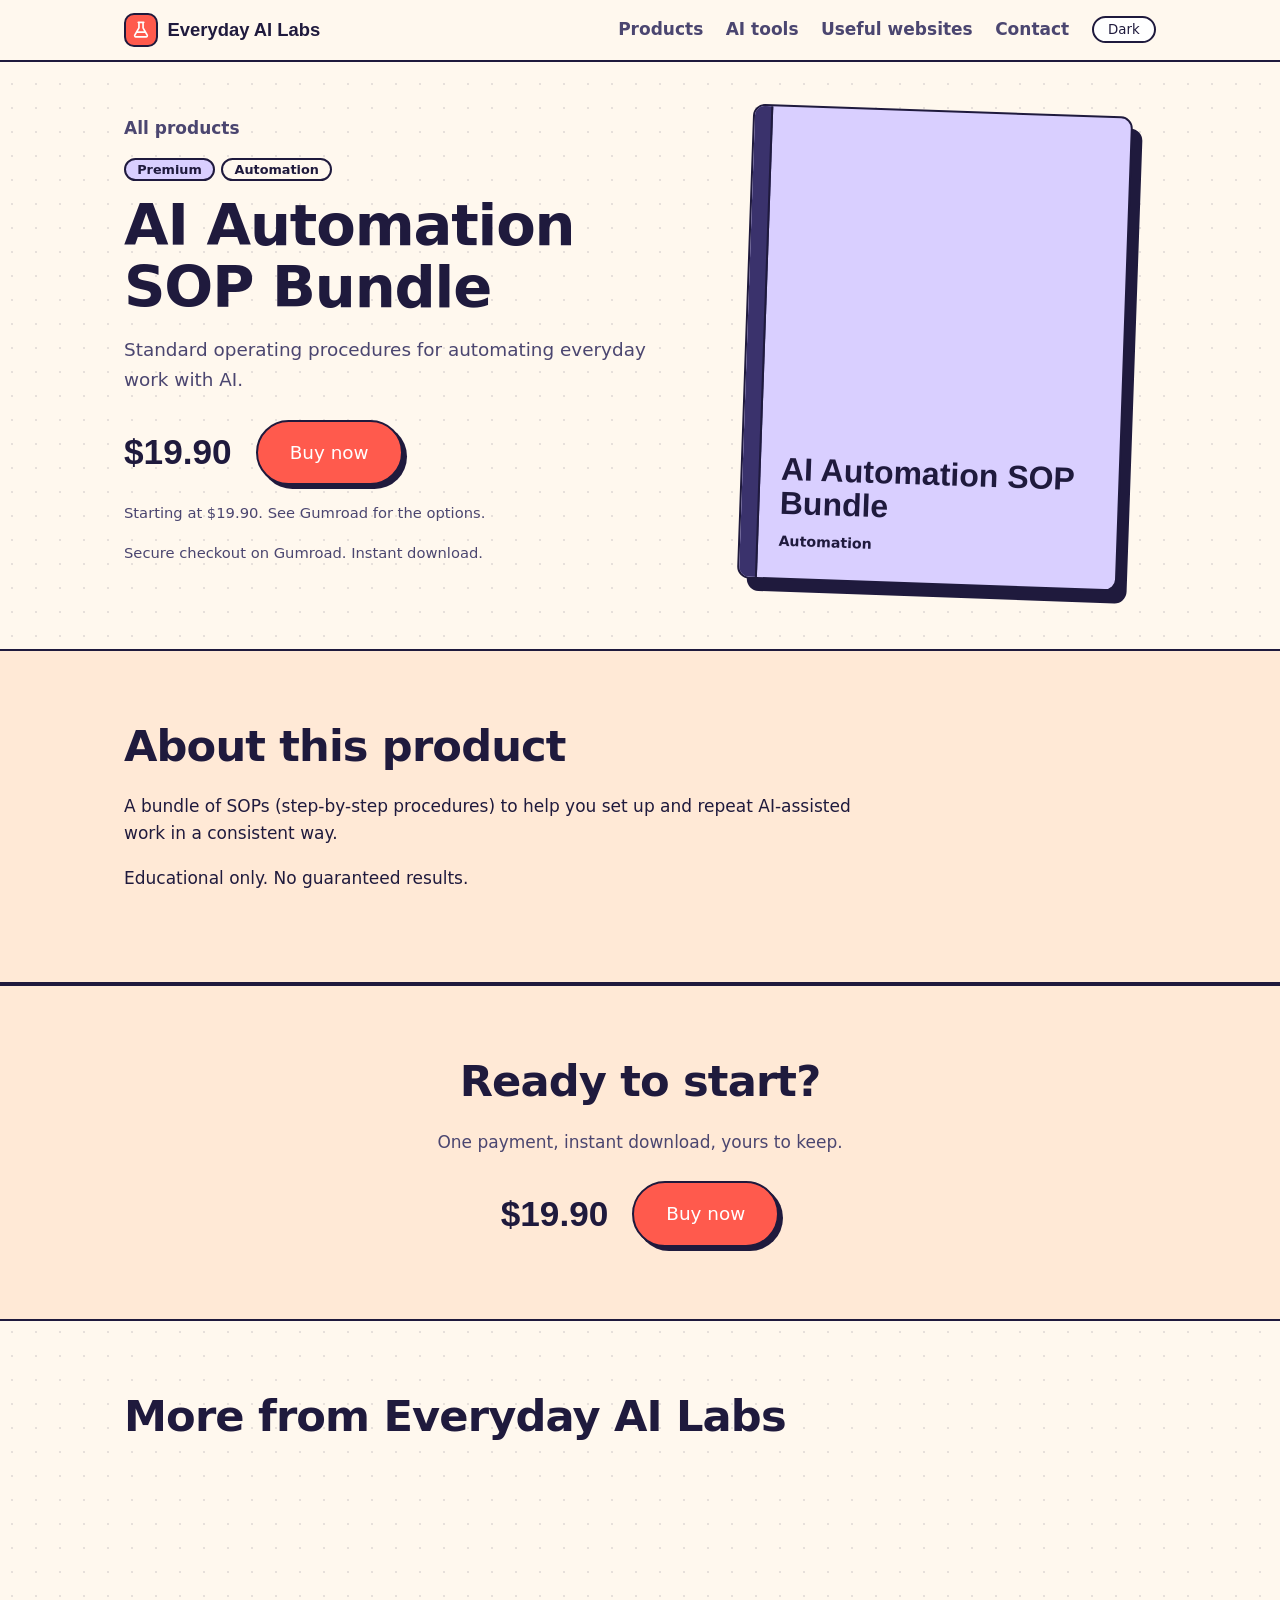
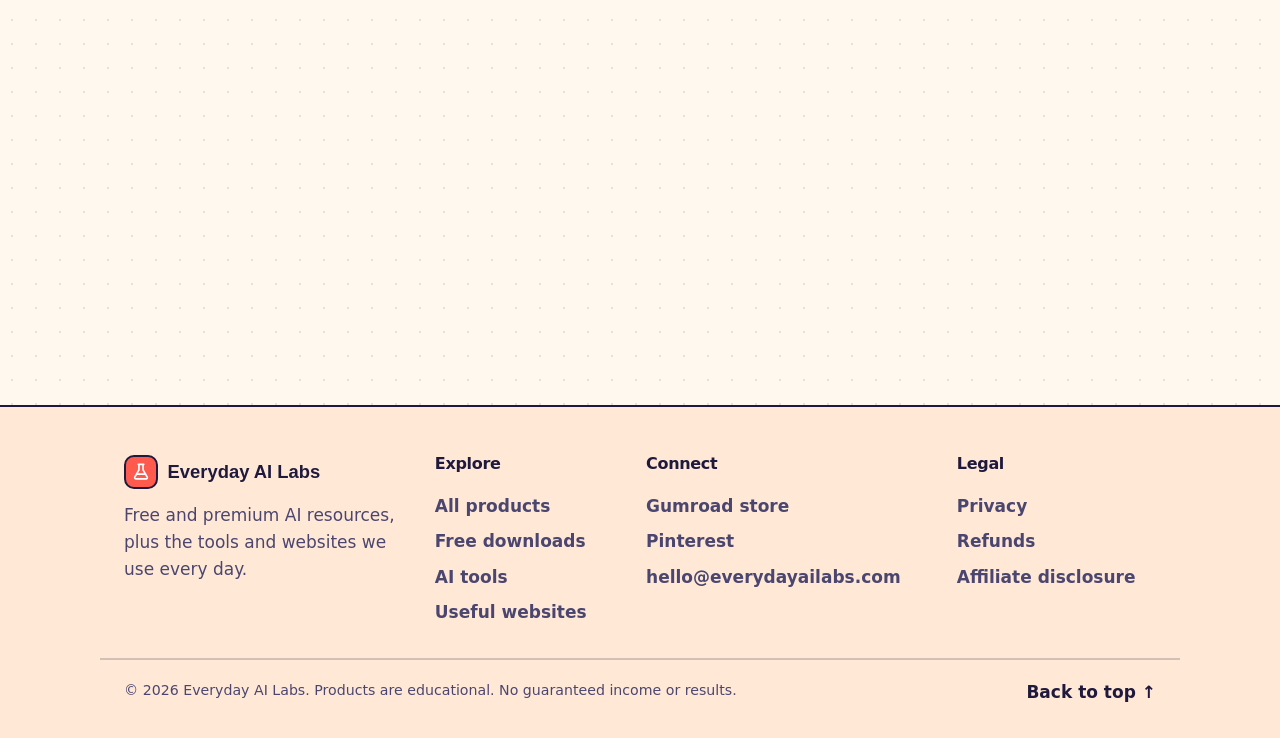
==== p/ai-automation-sop-bundle/index.html @ 08c6172c "Initial commit" ====
<!DOCTYPE html>
<html lang="en">
<head>
<meta charset="utf-8">
<base href="../../">
<meta name="eal-id" content="ai-automation-sop-bundle">
<link rel="canonical" href="https://YOUR-USERNAME.github.io/everyday-ai-labs/p/ai-automation-sop-bundle/">
<meta property="og:url" content="https://YOUR-USERNAME.github.io/everyday-ai-labs/p/ai-automation-sop-bundle/">
<meta name="twitter:card" content="summary">
<script type="application/ld+json">{"@context": "https://schema.org", "@type": "Product", "name": "AI Automation SOP Bundle", "description": "Standard operating procedures for automating everyday work with AI.", "brand": {"@type": "Brand", "name": "Everyday AI Labs"}, "offers": {"@type": "Offer", "price": "19.90", "priceCurrency": "USD", "url": "https://YOUR-USERNAME.github.io/everyday-ai-labs/p/ai-automation-sop-bundle/", "availability": "https://schema.org/InStock"}}</script>

<meta name="viewport" content="width=device-width, initial-scale=1">
<meta http-equiv="Content-Security-Policy" content="default-src 'self'; script-src 'self' 'sha256-ybNLbe/9GzhVc0BTuHMyFHu0OSRUWJXOq0GoU9lqQYk='; style-src 'self' https://fonts.googleapis.com; font-src https://fonts.gstatic.com; img-src 'self' https: data:; connect-src 'self'; object-src 'none'; base-uri 'self'; form-action 'none'">
<title>AI Automation SOP Bundle | Everyday AI Labs</title>
<meta name="description" content="Standard operating procedures for automating everyday work with AI.">
<meta property="og:title" content="AI Automation SOP Bundle | Everyday AI Labs">
<meta property="og:description" content="Standard operating procedures for automating everyday work with AI.">
<meta property="og:type" content="website">
<meta name="theme-color" content="#FF5A4D">
<link rel="icon" href="data:image/svg+xml,%3Csvg%20xmlns%3D%27http%3A//www.w3.org/2000/svg%27%20viewBox%3D%270%200%2032%2032%27%3E%3Crect%20width%3D%2732%27%20height%3D%2732%27%20rx%3D%278%27%20fill%3D%27%23FF5A4D%27/%3E%3Cpath%20fill%3D%22none%22%20stroke%3D%22white%22%20stroke-width%3D%222.4%22%20stroke-linecap%3D%22round%22%20stroke-linejoin%3D%22round%22%20d%3D%22M12%205h8M13%205v8l-5.5%209.5A2%202%200%200%200%209.2%2026h13.6a2%202%200%200%200%201.7-3.5L19%2013V5%22/%3E%3Cpath%20fill%3D%22none%22%20stroke%3D%22white%22%20stroke-width%3D%222.4%22%20stroke-linecap%3D%22round%22%20stroke-linejoin%3D%22round%22%20d%3D%22M10.5%2019h11%22/%3E%3C/svg%3E">
<link rel="preconnect" href="https://fonts.googleapis.com">
<link rel="preconnect" href="https://fonts.gstatic.com" crossorigin>
<link href="https://fonts.googleapis.com/css2?family=Bricolage+Grotesque:opsz,wght@12..96,700;12..96,800&display=swap" rel="stylesheet">
<script>try{var t=localStorage.getItem("eal_theme");if(t)document.documentElement.dataset.theme=t}catch(e){}document.documentElement.classList.add("js")</script>
<link rel="stylesheet" href="assets/css/styles.css">
</head>
<body id="top">
<header class="bar"><div class="bar-in">
  <a class="logo" href="index.html"><span class="mono"><svg viewBox="0 0 32 32" fill="none" stroke="#fff" stroke-width="2.4" stroke-linecap="round" stroke-linejoin="round" aria-hidden="true"><path d="M12 5h8M13 5v8l-5.5 9.5A2 2 0 0 0 9.2 26h13.6a2 2 0 0 0 1.7-3.5L19 13V5"/><path d="M10.5 19h11"/></svg></span>Everyday AI Labs</a>
  <nav><a href="index.html#products">Products</a><a href="index.html#tools">AI tools</a><a href="index.html#sites">Useful websites</a><a href="index.html#contact">Contact</a></nav>
</div></header>

<main id="page"><div class="wrap"><h1>AI Automation SOP Bundle</h1><p>Standard operating procedures for automating everyday work with AI.</p><noscript><p>Please enable JavaScript to see the full details.</p></noscript></div></main>
<footer id="contact" class="foot">
  <div class="wrap foot-grid">
    <div class="foot-brand">
      <a class="logo" href="index.html"><span class="mono"><svg viewBox="0 0 32 32" fill="none" stroke="#fff" stroke-width="2.4" stroke-linecap="round" stroke-linejoin="round" aria-hidden="true"><path d="M12 5h8M13 5v8l-5.5 9.5A2 2 0 0 0 9.2 26h13.6a2 2 0 0 0 1.7-3.5L19 13V5"/><path d="M10.5 19h11"/></svg></span>Everyday AI Labs</a>
      <p>Free and premium AI resources, plus the tools and websites we use every day.</p>
    </div>
    <nav aria-label="Explore"><h3>Explore</h3>
      <a href="products.html">All products</a><a href="products.html">Free downloads</a><a href="tools.html">AI tools</a><a href="websites.html">Useful websites</a>
    </nav>
    <nav aria-label="Follow and contact"><h3>Connect</h3>
      <a href="https://everydayailabs.gumroad.com/" target="_blank" rel="noopener noreferrer">Gumroad store</a><a href="https://in.pinterest.com/everydayailab/" target="_blank" rel="noopener noreferrer">Pinterest</a><a href="mailto:hello@everydayailabs.com">hello@everydayailabs.com</a>
    </nav>
    <nav aria-label="Legal"><h3>Legal</h3>
      <a href="legal.html">Privacy</a><a href="legal.html#refunds">Refunds</a><a href="legal.html#disclosure">Affiliate disclosure</a>
    </nav>
  </div>
  <div class="wrap foot-base">
    <small>&copy; <span data-yr></span> Everyday AI Labs. Products are educational. No guaranteed income or results.</small>
    <a href="#top">Back to top &uarr;</a>
  </div>
</footer>
<script src="assets/js/common.js"></script>
<script src="assets/js/product.js"></script>
</body>
</html>
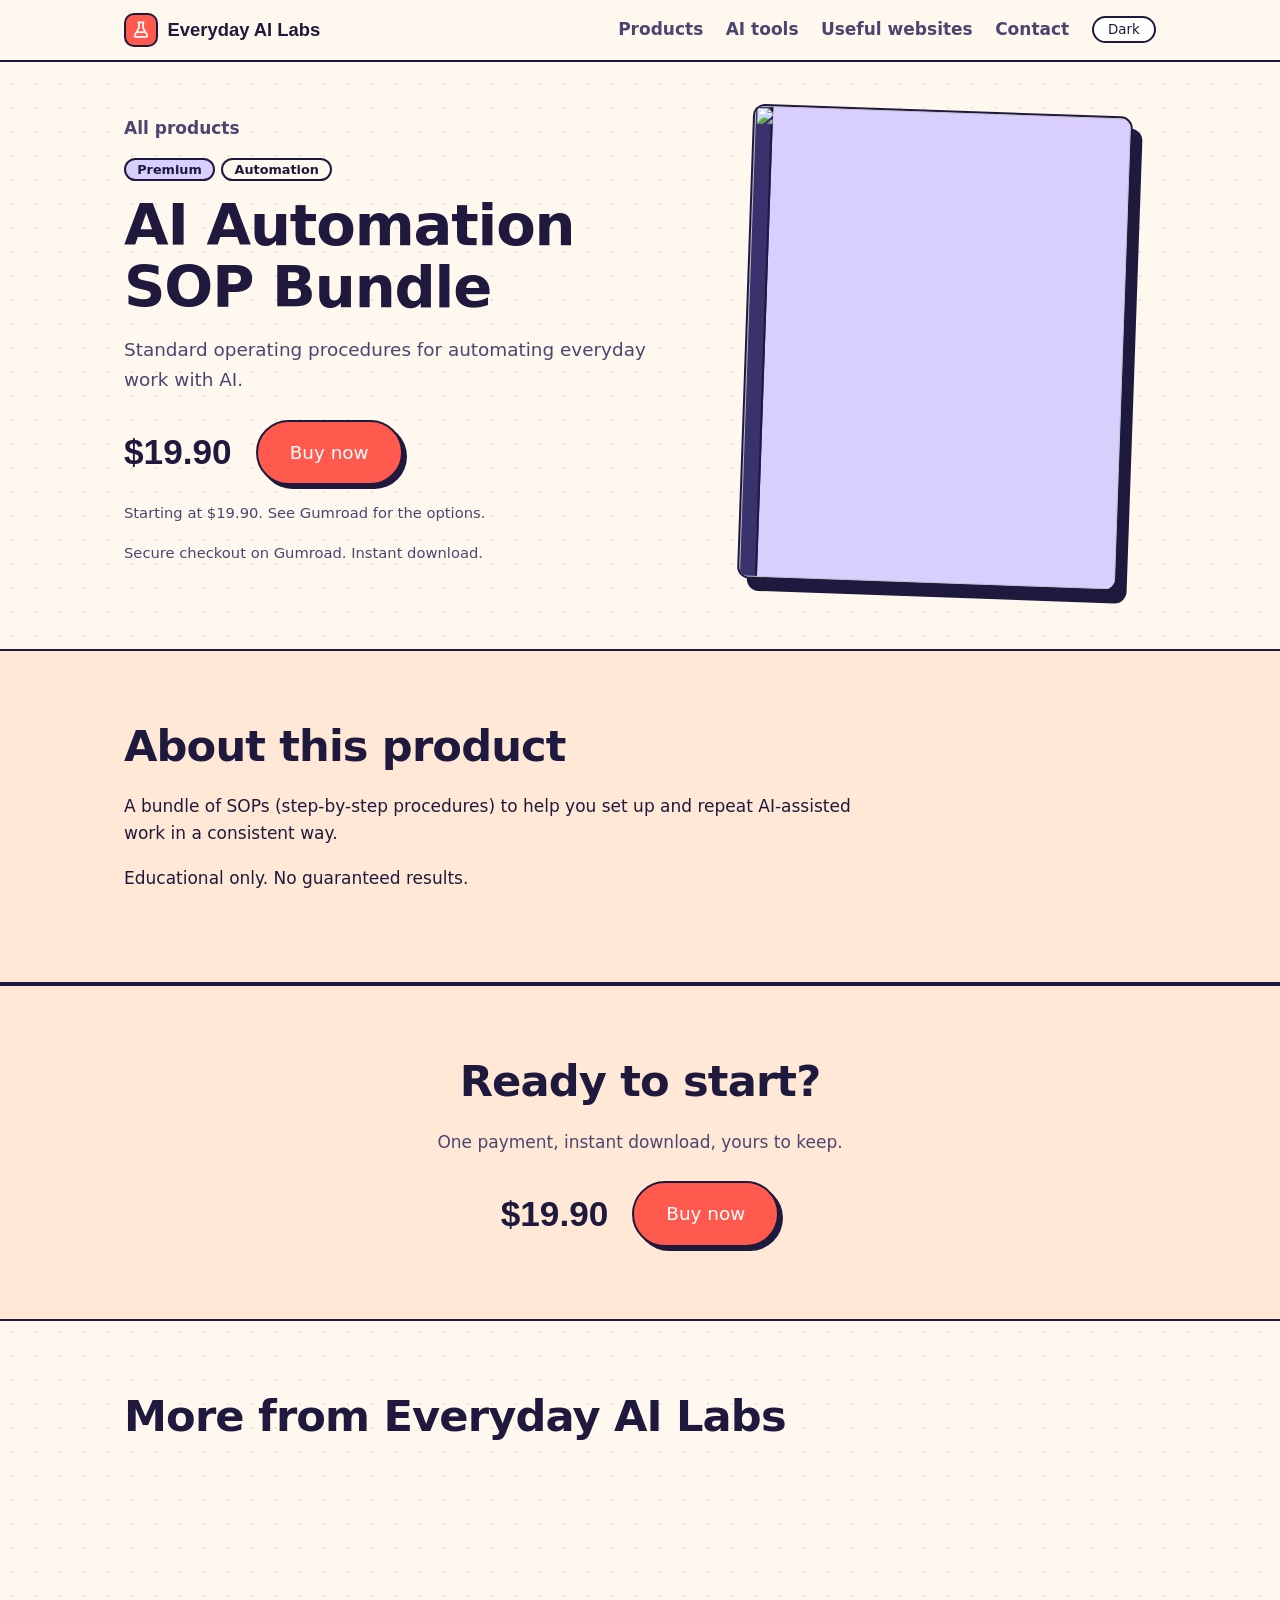
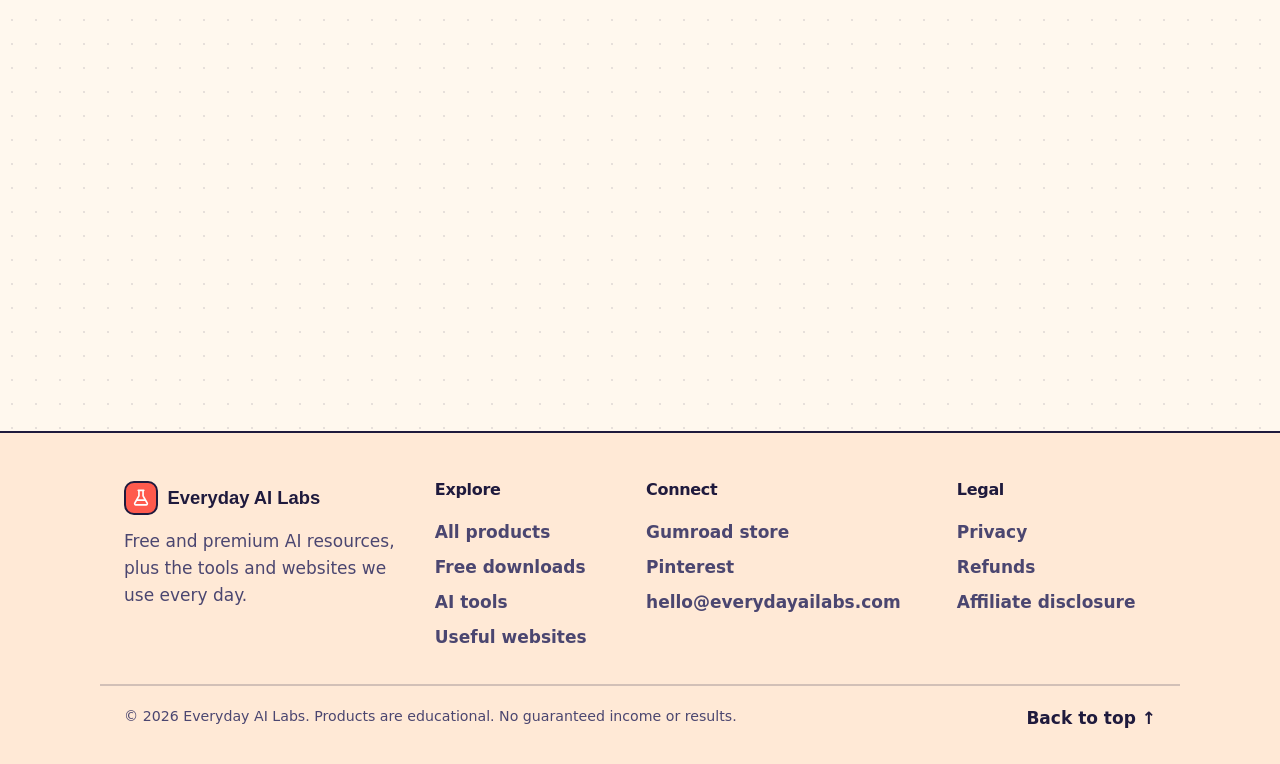
==== commit 3cef3261: "Rebuild product pages" ====
--- a/p/ai-automation-sop-bundle/index.html
+++ b/p/ai-automation-sop-bundle/index.html
@@ -6,8 +6,9 @@
 <meta name="eal-id" content="ai-automation-sop-bundle">
 <link rel="canonical" href="https://YOUR-USERNAME.github.io/everyday-ai-labs/p/ai-automation-sop-bundle/">
 <meta property="og:url" content="https://YOUR-USERNAME.github.io/everyday-ai-labs/p/ai-automation-sop-bundle/">
-<meta name="twitter:card" content="summary">
-<script type="application/ld+json">{"@context": "https://schema.org", "@type": "Product", "name": "AI Automation SOP Bundle", "description": "Standard operating procedures for automating everyday work with AI.", "brand": {"@type": "Brand", "name": "Everyday AI Labs"}, "offers": {"@type": "Offer", "price": "19.90", "priceCurrency": "USD", "url": "https://YOUR-USERNAME.github.io/everyday-ai-labs/p/ai-automation-sop-bundle/", "availability": "https://schema.org/InStock"}}</script>
+<meta name="twitter:card" content="summary_large_image">
+<meta property="og:image" content="https://public-files.gumroad.com/5wsix1gv8slio7qemhwnonodvuwp">
+<script type="application/ld+json">{"@context": "https://schema.org", "@type": "Product", "name": "AI Automation SOP Bundle", "description": "Standard operating procedures for automating everyday work with AI.", "brand": {"@type": "Brand", "name": "Everyday AI Labs"}, "image": "https://public-files.gumroad.com/5wsix1gv8slio7qemhwnonodvuwp", "offers": {"@type": "Offer", "price": "19.90", "priceCurrency": "USD", "url": "https://YOUR-USERNAME.github.io/everyday-ai-labs/p/ai-automation-sop-bundle/", "availability": "https://schema.org/InStock"}}</script>
 
 <meta name="viewport" content="width=device-width, initial-scale=1">
 <meta http-equiv="Content-Security-Policy" content="default-src 'self'; script-src 'self' 'sha256-ybNLbe/9GzhVc0BTuHMyFHu0OSRUWJXOq0GoU9lqQYk='; style-src 'self' https://fonts.googleapis.com; font-src https://fonts.gstatic.com; img-src 'self' https: data:; connect-src 'self'; object-src 'none'; base-uri 'self'; form-action 'none'">
